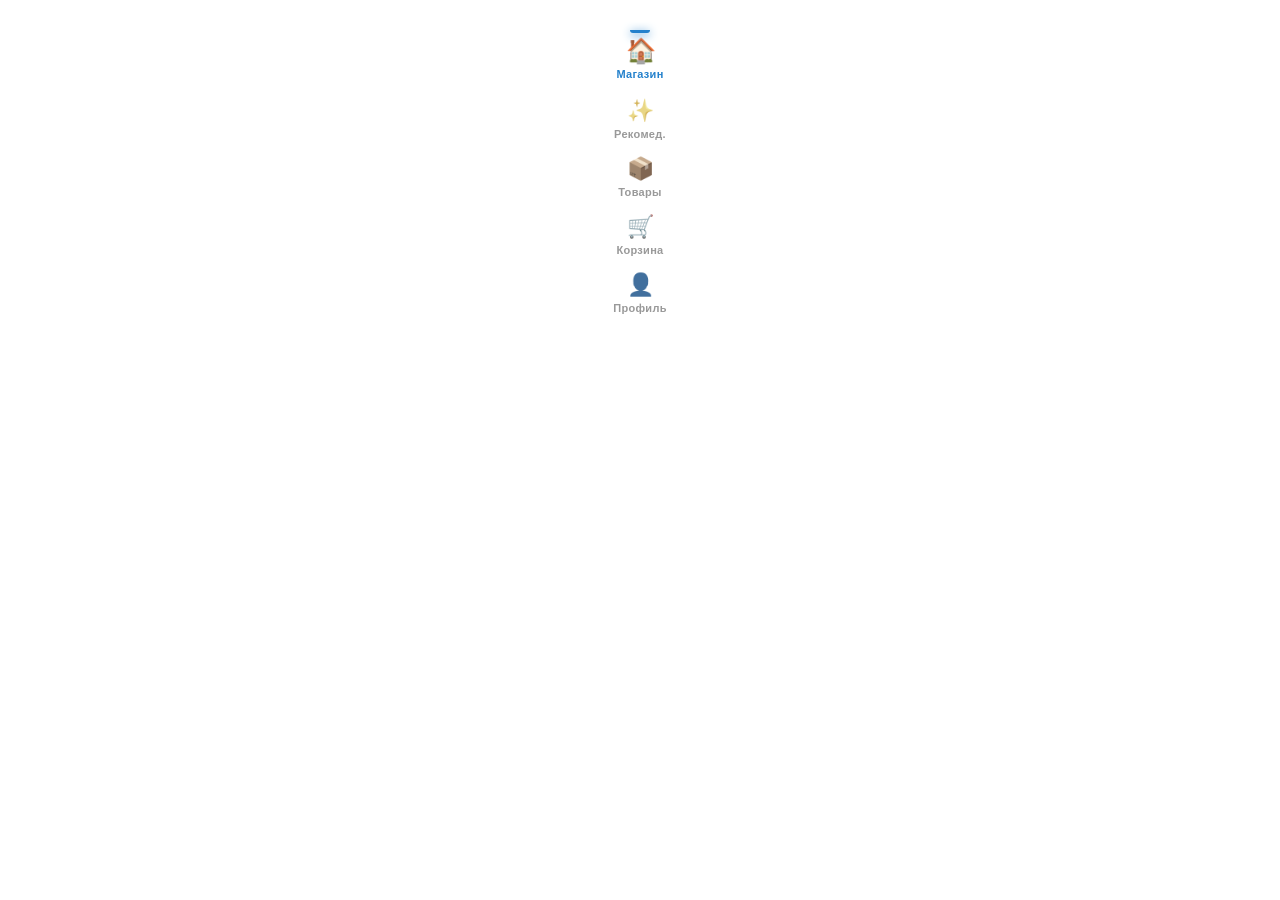
==== index.html @ b2d4975a "Add files via upload" ====
<!DOCTYPE html>
<html lang="ru">
<head>
    <meta charset="UTF-8">
    <meta name="viewport" content="width=device-width, initial-scale=1.0, maximum-scale=1.0, user-scalable=no" />
    <title>TG Mini App Shop</title>
    <script src="https://telegram.org/js/telegram-web-app.js"></script>
    <link rel="stylesheet" href="style.css?v=4.1">
</head>
<body>
    <div id="app">
        <main id="main-content"></main>

        <nav id="bottom-nav">
            <div class="nav-item active" data-tab="shop">
                <span class="nav-icon">🏠</span>
                <span class="nav-label">Магазин</span>
            </div>
            <div class="nav-item" data-tab="recommended">
                <span class="nav-icon">✨</span>
                <span class="nav-label">Рекомед.</span>
            </div>
            <div class="nav-item" data-tab="products">
                <span class="nav-icon">📦</span>
                <span class="nav-label">Товары</span>
            </div>
            <div class="nav-item" data-tab="cart">
                <span class="nav-icon">🛒</span>
                <span class="nav-label">Корзина</span>
            </div>
            <div class="nav-item" data-tab="profile">
                <span class="nav-icon">👤</span>
                <span class="nav-label">Профиль</span>
            </div>
            <div class="nav-item admin-only" data-tab="admin" style="display: none;">
                <span class="nav-icon">⚙️</span>
                <span class="nav-label">Админка</span>
            </div>
        </nav>
    </div>

    <div id="product-modal" class="modal" style="display: none;">
        <div class="modal-content">
            <span class="close-modal">&times;</span>
            <div id="modal-body"></div>
        </div>
    </div>

    <script src="script.js?v=5.6"></script>
</body>
</html>
---- style.css ----
/* 
  Стилизация с учетом Telegram Web App Theme Params.
  Мы используем CSS переменные, которые будем обновлять из JS, 
  базируясь на Telegram.WebApp.themeParams.
*/

:root {
    --tg-theme-bg-color: #ffffff;
    --tg-theme-secondary-bg-color: #efeff4;
    --tg-theme-text-color: #000000;
    --tg-theme-hint-color: #999999;
    --tg-theme-link-color: #2481cc;
    --tg-theme-button-color: #2481cc;
    --tg-theme-button-text-color: #ffffff;
    --app-padding: 16px;
    --bottom-nav-height: 60px;
}

/* Применение базовых цветов */
body {
    margin: 0;
    padding: 0;
    font-family: -apple-system, BlinkMacSystemFont, "Segoe UI", Roboto, Helvetica, Arial, sans-serif, "Apple Color Emoji", "Segoe UI Emoji", "Segoe UI Symbol";
    background-color: var(--tg-theme-bg-color);
    color: var(--tg-theme-text-color);
    -webkit-font-smoothing: antialiased;
    overflow-x: hidden;
}

body.theme-dark {
    color-scheme: dark;
}

body.theme-light {
    color-scheme: light;
}

body.theme-telegram {
    color-scheme: normal;
}

#app {
    display: flex;
    flex-direction: column;
    min-height: 100vh;
    padding-bottom: var(--bottom-nav-height);
    box-sizing: border-box;
}

#main-content {
    padding: var(--app-padding);
}

/* Стили для табов навигации */
.nav-item {
    flex: 1;
    display: flex;
    flex-direction: column;
    align-items: center;
    justify-content: center;
    color: var(--tg-theme-hint-color);
    cursor: pointer;
    transition: all 0.3s cubic-bezier(0.4, 0, 0.2, 1);
    position: relative;
    padding: 8px 0;
}

.nav-item.active {
    color: var(--tg-theme-button-color);
    transform: translateY(-2px);
}

.nav-icon {
    font-size: 22px;
    margin-bottom: 4px;
    transition: transform 0.3s ease;
    filter: grayscale(0.5);
}

.nav-item.active .nav-icon {
    filter: grayscale(0);
    transform: scale(1.1);
}

/* Эффект индикатора над активной иконкой */
.nav-item.active::after {
    content: '';
    position: absolute;
    top: 0;
    width: 20px;
    height: 3px;
    background-color: var(--tg-theme-button-color);
    border-radius: 0 0 4px 4px;
    box-shadow: 0 2px 10px var(--tg-theme-button-color);
}

.nav-label {
    font-size: 11px;
    font-weight: 600;
    letter-spacing: 0.3px;
}

/* Красивые иконки для карточек товаров */
.product-placeholder {
    width: 100%;
    aspect-ratio: 1;
    background: linear-gradient(145deg, var(--tg-theme-secondary-bg-color), var(--tg-theme-bg-color));
    border-radius: 16px;
    display: flex;
    align-items: center;
    justify-content: center;
    font-size: 40px;
    box-shadow: inset 0 2px 5px rgba(0,0,0,0.05);
    margin-bottom: 12px;
    transition: transform 0.2s ease;
}

.product-card:active .product-placeholder {
    transform: scale(0.95);
}

/* Универсальные карточки */
.card {
    background-color: var(--tg-theme-bg-color);
    border: 1px solid var(--tg-theme-secondary-bg-color);
    border-radius: 12px;
    padding: 12px;
    margin-bottom: 16px;
    box-shadow: 0 2px 8px rgba(0,0,0,0.05);
}

.btn {
    display: inline-block;
    background-color: var(--tg-theme-button-color);
    color: var(--tg-theme-button-text-color);
    padding: 10px 20px;
    border-radius: 8px;
    border: none;
    font-weight: 600;
    text-align: center;
    cursor: pointer;
    width: 100%;
    box-sizing: border-box;
    margin-top: 8px;
}

.btn-secondary {
    background-color: var(--tg-theme-secondary-bg-color);
    color: var(--tg-theme-text-color);
}

/* Баннеры и категории */
.banner {
    background: linear-gradient(135deg, #6e8efb, #a777e3);
    color: #fff;
    padding: 24px;
    border-radius: 16px;
    margin-bottom: 24px;
}

.category-grid {
    display: grid;
    grid-template-columns: 1fr 1fr;
    gap: 12px;
}

.category-card {
    background-color: var(--tg-theme-secondary-bg-color);
    padding: 20px;
    border-radius: 12px;
    text-align: center;
    font-weight: 600;
}

/* Сетка товаров */
.product-grid {
    display: grid;
    grid-template-columns: 1fr 1fr;
    gap: 12px;
}

.product-card {
    text-align: center;
}

.product-placeholder {
    width: 100%;
    aspect-ratio: 1;
    background-color: var(--tg-theme-secondary-bg-color);
    border-radius: 8px;
    display: flex;
    align-items: center;
    justify-content: center;
    font-size: 24px;
}

/* Профиль */
.profile-header {
    display: flex;
    align-items: center;
    gap: 16px;
    margin-bottom: 24px;
}

.avatar {
    width: 64px;
    height: 64px;
    background-color: var(--tg-theme-button-color);
    color: var(--tg-theme-button-text-color);
    border-radius: 50%;
    display: flex;
    align-items: center;
    justify-content: center;
    font-size: 24px;
    font-weight: bold;
}

/* Search Input */
.search-box {
    width: 100%;
    padding: 12px;
    border-radius: 8px;
    border: 1px solid var(--tg-theme-secondary-bg-color);
    background-color: var(--tg-theme-secondary-bg-color);
    color: var(--tg-theme-text-color);
    margin-bottom: 16px;
    outline: none;
    box-sizing: border-box;
}

select.search-box {
    appearance: none;
    -webkit-appearance: none;
}

/* Modals */
.modal {
    position: fixed;
    top: 0;
    left: 0;
    width: 100%;
    height: 100%;
    background: rgba(0,0,0,0.5);
    z-index: 2000;
    display: flex;
    align-items: flex-end;
}

.modal-content {
    background-color: var(--tg-theme-bg-color);
    width: 100%;
    padding: 24px;
    border-radius: 20px 20px 0 0;
    max-height: 80vh;
    overflow-y: auto;
}

.close-modal {
    float: right;
    font-size: 24px;
    cursor: pointer;
}

/* Admin Styles */
.admin-item {
    display: flex;
    justify-content: space-between;
    align-items: center;
    padding: 10px 0;
    border-bottom: 1px solid var(--tg-theme-secondary-bg-color);
}

.admin-item input {
    width: 60px;
    padding: 4px;
    border-radius: 4px;
    border: 1px solid var(--tg-theme-secondary-bg-color);
}

img {
    max-width: 100%;
}

@media (max-width: 480px) {
    .product-grid {
        grid-template-columns: 1fr;
    }

    .category-grid {
        grid-template-columns: 1fr;
    }

    #main-content {
        padding: 12px;
    }
}
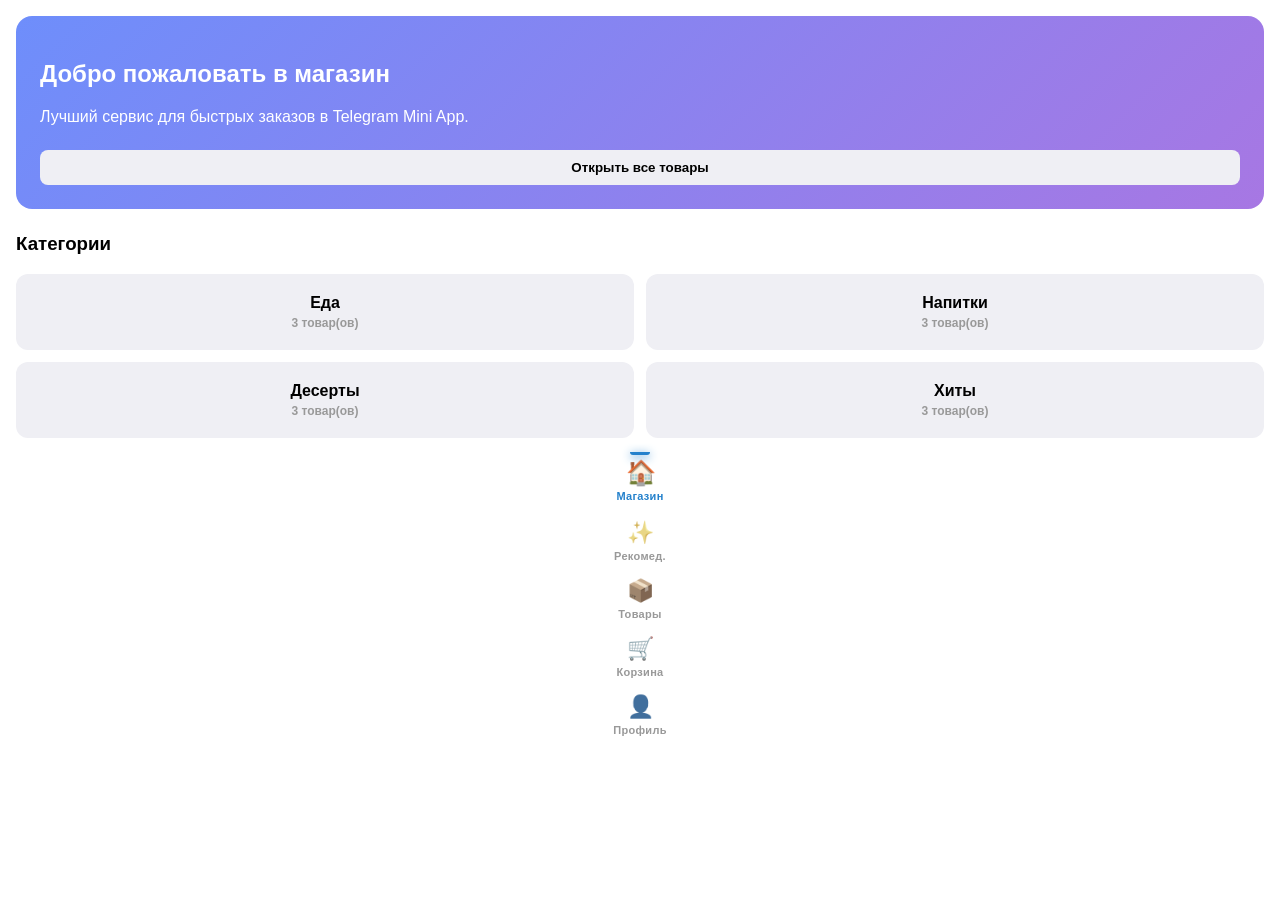
==== commit 05c72b4a: "Add files via upload" ====
--- a/index.html
+++ b/index.html
@@ -46,6 +46,6 @@
         </div>
     </div>
 
-    <script src="script.js?v=5.6"></script>
+    <script src="script.js?v=5.9"></script>
 </body>
 </html>
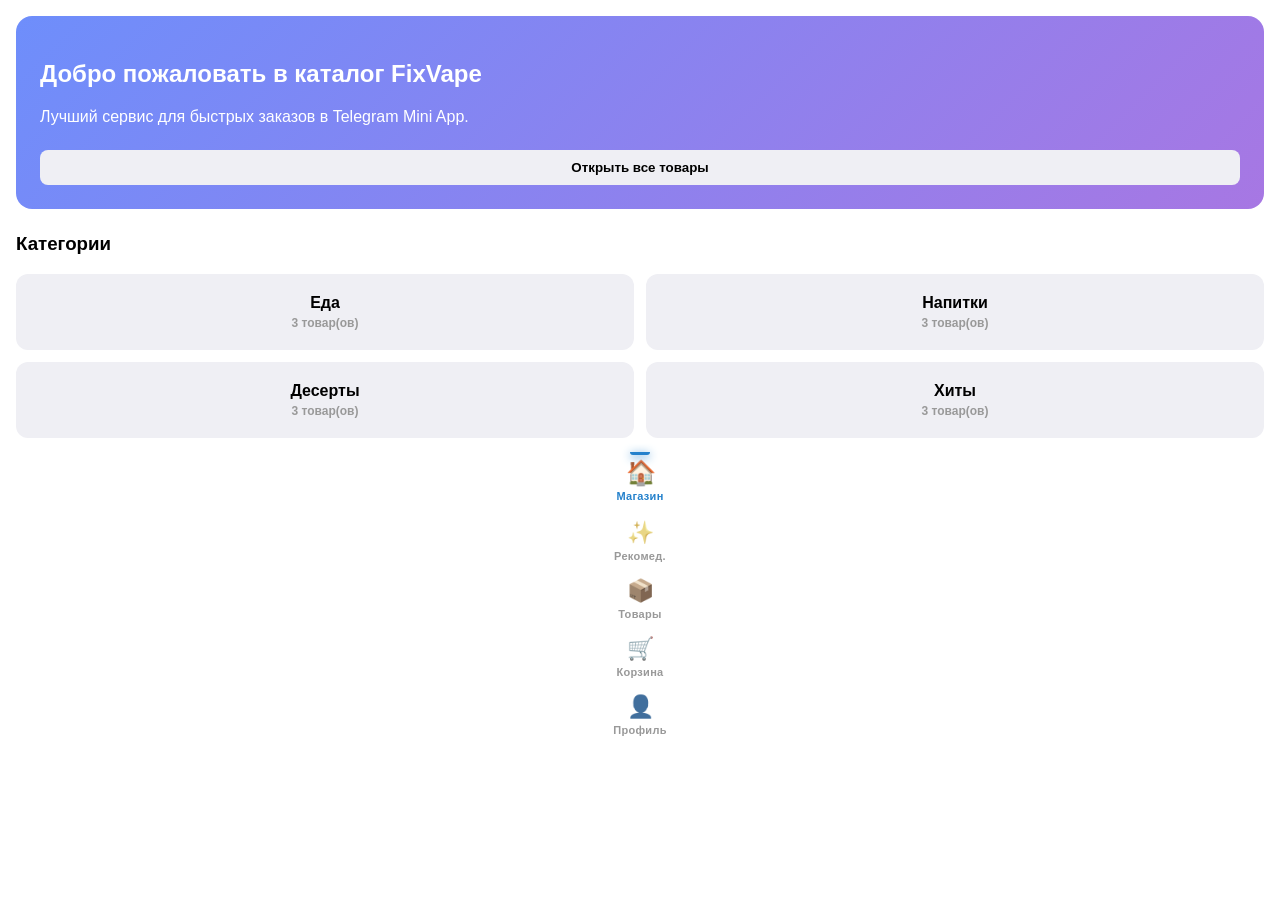
==== commit 4c8fa5d6: "Add files via upload" ====
--- a/index.html
+++ b/index.html
@@ -46,6 +46,6 @@
         </div>
     </div>
 
-    <script src="script.js?v=5.9"></script>
+    <script src="script.js?v=6.3"></script>
 </body>
 </html>
